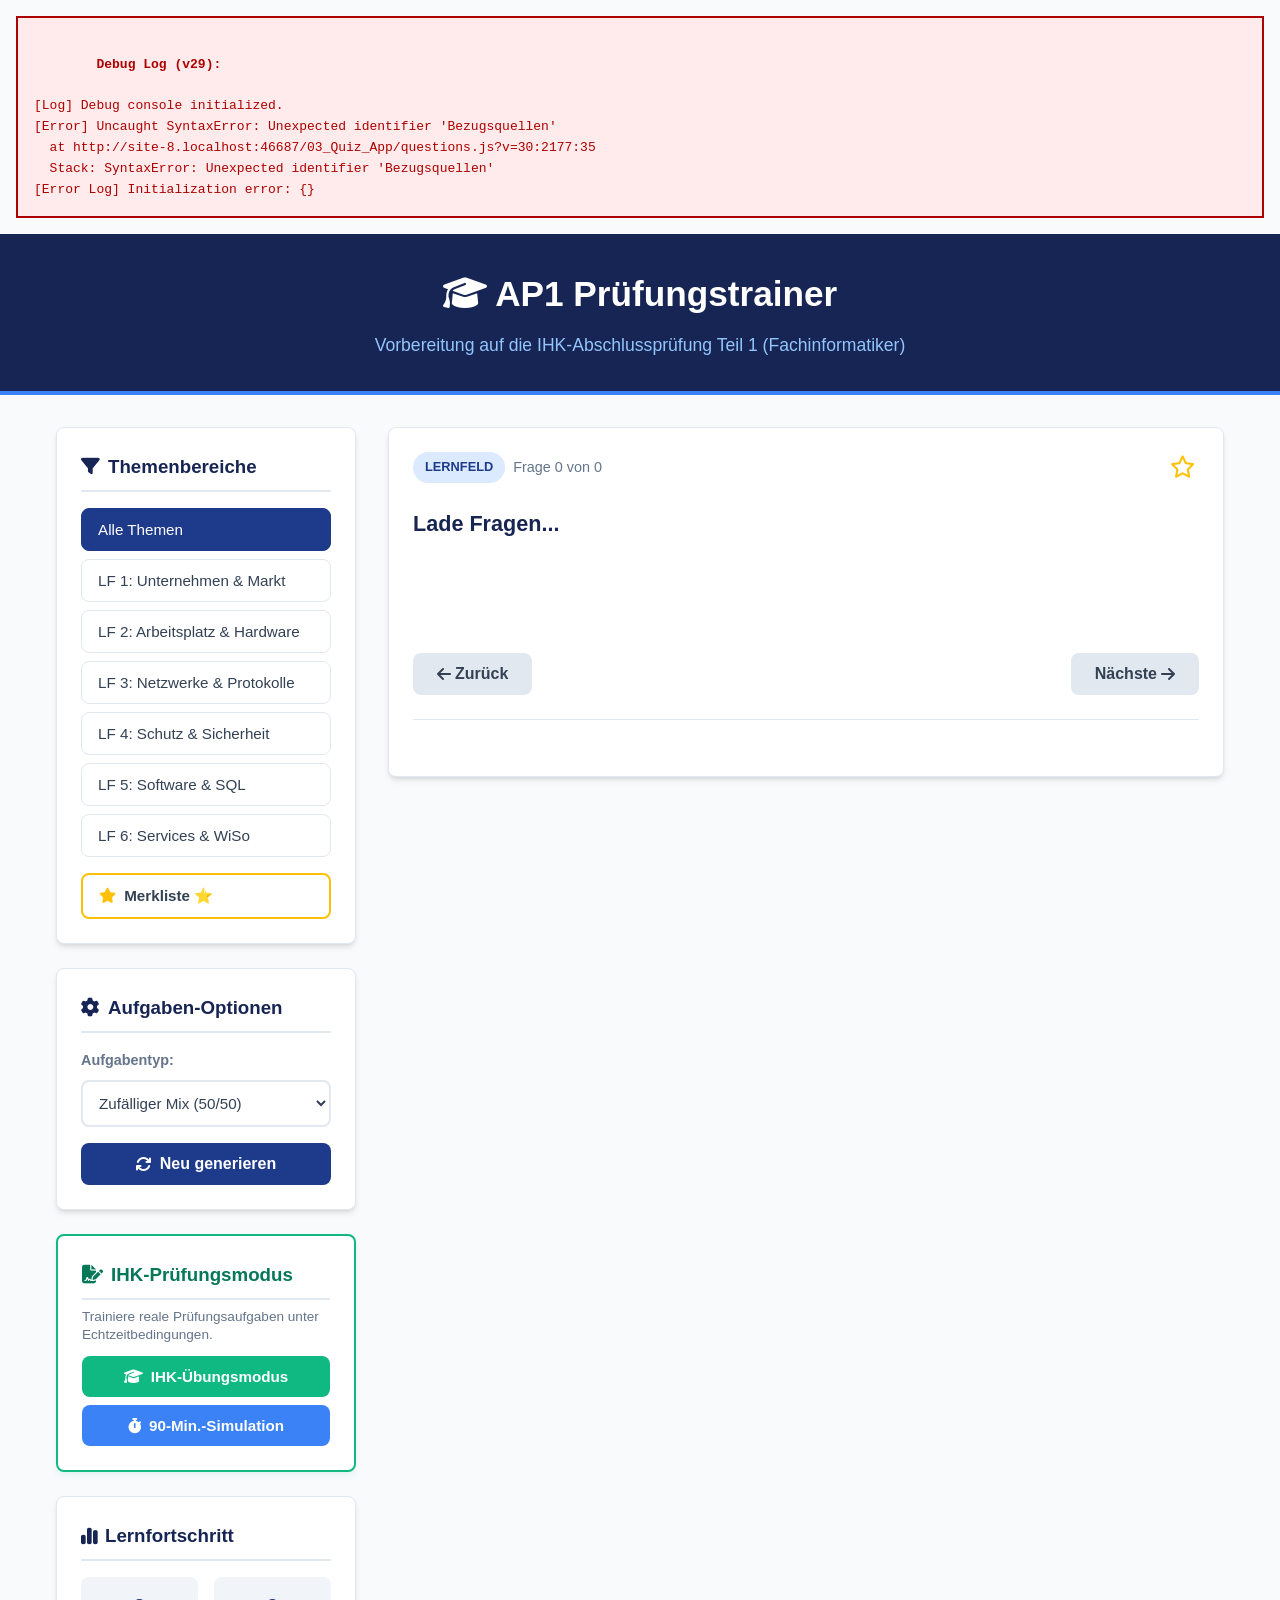
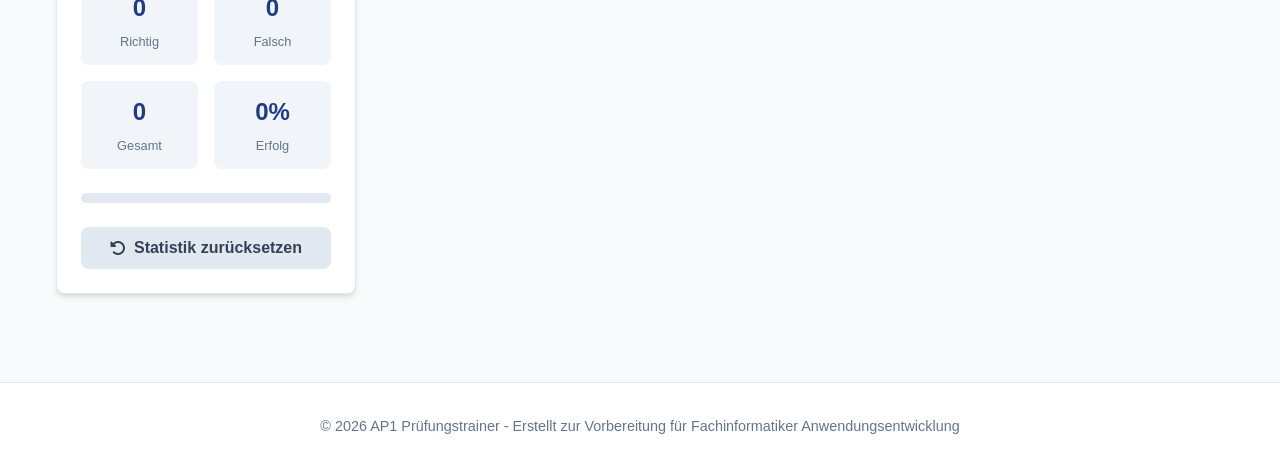
==== 03_Quiz_App/index.html @ a6ebcca6 "Bump cache buster to v30 to load fixed files" ====
<!DOCTYPE html>
<html lang="de">
<head>
    <meta charset="UTF-8">
    <meta name="viewport" content="width=device-width, initial-scale=1.0">
    <title>AP1 Prüfungstrainer - Fachinformatiker</title>
    <link rel="stylesheet" href="style.css?v=30">
    <!-- FontAwesome for icons -->
    <link rel="stylesheet" href="https://cdnjs.cloudflare.com/ajax/libs/font-awesome/6.4.0/css/all.min.css">
</head>
<body>
    <div id="debug-log" style="background: #ffebeb; color: #ad0000; padding: 1rem; border: 2px solid #ad0000; margin: 1rem; font-family: monospace; white-space: pre-wrap; z-index: 10000; position: relative;">
        <strong>Debug Log (v29):</strong>
    </div>
    <script>
        (function() {
            const debugLog = document.getElementById("debug-log");
            window.onerror = function(message, source, lineno, colno, error) {
                debugLog.innerHTML += "\n[Error] " + message + "\n  at " + source + ":" + lineno + ":" + colno;
                if (error && error.stack) {
                    debugLog.innerHTML += "\n  Stack: " + error.stack;
                }
                return false;
            };
            const originalLog = console.log;
            console.log = function(...args) {
                originalLog.apply(console, args);
                debugLog.innerHTML += "\n[Log] " + args.map(a => typeof a === 'object' ? JSON.stringify(a) : a).join(" ");
            };
            const originalError = console.error;
            console.error = function(...args) {
                originalError.apply(console, args);
                debugLog.innerHTML += "\n[Error Log] " + args.map(a => typeof a === 'object' ? JSON.stringify(a) : a).join(" ");
            };
            console.log("Debug console initialized.");
        })();
    </script>
    <header>
        <div class="header-container">
            <h1><i class="fa-solid fa-graduation-cap"></i> AP1 Prüfungstrainer</h1>
            <p>Vorbereitung auf die IHK-Abschlussprüfung Teil 1 (Fachinformatiker)</p>
        </div>
    </header>

    <main class="container">
        <!-- Sidebar / Filter -->
        <section class="sidebar">
            <div class="card">
                <h3><i class="fa-solid fa-filter"></i> Themenbereiche</h3>
                <div class="theme-filters" id="theme-filters">
                    <button class="btn btn-secondary" id="resume-quiz-btn" style="border: 2px solid #3b82f6; color: #2563eb; font-weight: bold; margin-bottom: 0.75rem; display: none; width: 100%; text-align: left; justify-content: flex-start; gap: 0.5rem; font-size: 0.95rem;">
                        <i class="fa-solid fa-arrow-left"></i> Haupt-Quiz fortsetzen
                    </button>
                    <button class="filter-btn active" data-theme="all">Alle Themen</button>
                    <button class="filter-btn" data-theme="lf1">LF 1: Unternehmen & Markt</button>
                    <button class="filter-btn" data-theme="lf2">LF 2: Arbeitsplatz & Hardware</button>
                    <button class="filter-btn" data-theme="lf3">LF 3: Netzwerke & Protokolle</button>
                    <button class="filter-btn" data-theme="lf4">LF 4: Schutz & Sicherheit</button>
                    <button class="filter-btn" data-theme="lf5">LF 5: Software & SQL</button>
                    <button class="filter-btn" data-theme="lf6">LF 6: Services & WiSo</button>
                    <button class="filter-btn" data-theme="favorites" id="favorites-filter-btn" style="border: 2px solid #ffc107; font-weight: bold; margin-top: 0.5rem;">
                        <i class="fa-solid fa-star" style="color: #ffc107; margin-right: 0.25rem;"></i> Merkliste ⭐
                    </button>
                </div>
            </div>

            <div class="card">
                <h3><i class="fa-solid fa-gear"></i> Aufgaben-Optionen</h3>
                <div class="control-group" style="display: flex; flex-direction: column; gap: 0.5rem; margin-top: 0.5rem;">
                    <label for="question-type-select" style="font-size: 0.9rem; color: var(--text-light); font-weight: 600;">Aufgabentyp:</label>
                    <select id="question-type-select" class="select-input" style="width: 100%; padding: 0.75rem; border: 2px solid var(--border-color); border-radius: var(--radius); font-size: 0.95rem; color: var(--text-color); background-color: white; outline: none; transition: var(--transition); cursor: pointer;">
                        <option value="mix">Zufälliger Mix (50/50)</option>
                        <option value="open">Nur offene Aufgaben (BaWü)</option>
                        <option value="standard">Nur MC & Zahleneingabe</option>
                    </select>
                </div>
                <button class="btn btn-primary btn-full" id="regenerate-btn" style="margin-top: 1rem;">
                    <i class="fa-solid fa-arrows-rotate"></i> Neu generieren
                </button>
            </div>

            <!-- IHK-Prüfungsmodus Card -->
            <div class="card exam-card" style="border: 2px solid #10b981; box-shadow: 0 4px 6px -1px rgba(16, 185, 129, 0.1);">
                <h3 style="color: #047857; margin-bottom: 0.5rem;"><i class="fa-solid fa-file-signature"></i> IHK-Prüfungsmodus</h3>
                <p style="font-size: 0.85rem; color: var(--text-light); margin-bottom: 0.75rem; line-height: 1.35;">Trainiere reale Prüfungsaufgaben unter Echtzeitbedingungen.</p>
                <div style="display: flex; flex-direction: column; gap: 0.5rem;">
                    <button class="btn btn-full" id="exam-mode-btn" style="background-color: #10b981; color: white; justify-content: center; font-weight: bold; border: none; font-size: 0.95rem; display: flex; align-items: center; gap: 0.5rem; width: 100%;">
                        <i class="fa-solid fa-graduation-cap"></i> IHK-Übungsmodus
                    </button>
                    <button class="btn btn-full" id="simulation-mode-btn" style="background-color: #3b82f6; color: white; justify-content: center; font-weight: bold; border: none; font-size: 0.95rem; display: flex; align-items: center; gap: 0.5rem; width: 100%;">
                        <i class="fa-solid fa-stopwatch"></i> 90-Min.-Simulation
                    </button>
                </div>
            </div>

            <div class="card stats-card">
                <h3><i class="fa-solid fa-chart-simple"></i> Lernfortschritt</h3>
                <div class="stats-grid">
                    <div class="stat-item">
                        <span class="stat-num" id="stat-correct">0</span>
                        <span class="stat-label">Richtig</span>
                    </div>
                    <div class="stat-item">
                        <span class="stat-num" id="stat-wrong">0</span>
                        <span class="stat-label">Falsch</span>
                    </div>
                    <div class="stat-item">
                        <span class="stat-num" id="stat-total">0</span>
                        <span class="stat-label">Gesamt</span>
                    </div>
                    <div class="stat-item">
                        <span class="stat-num" id="stat-percent">0%</span>
                        <span class="stat-label">Erfolg</span>
                    </div>
                </div>
                <div class="progress-bar-container">
                    <div class="progress-bar" id="progress-bar" style="width: 0%"></div>
                </div>
                <button class="btn btn-secondary btn-full" id="reset-stats-btn">
                    <i class="fa-solid fa-rotate-left"></i> Statistik zurücksetzen
                </button>
            </div>
        </section>

        <!-- Main Content Area -->
        <section class="quiz-area">
            <div class="card quiz-card" id="quiz-card">
                <div class="quiz-header" style="display: flex; align-items: center; justify-content: space-between; width: 100%;">
                    <div style="display: flex; align-items: center; gap: 0.5rem;">
                        <span class="badge" id="question-theme">Lernfeld</span>
                        <span class="question-number" id="question-number">Frage 0 von 0</span>
                    </div>
                    <button class="star-btn" id="star-btn" title="Frage merken / demarkieren" style="background: none; border: none; font-size: 1.4rem; color: #ffc107; cursor: pointer; transition: transform 0.2s; display: flex; align-items: center; justify-content: center; padding: 0.25rem;">
                        <i class="fa-regular fa-star"></i>
                    </button>
                </div>

                <div class="question-container">
                    <h2 id="question-text">Lade Fragen...</h2>
                    
                    <!-- For Code analysis, SQL or Pseudocode -->
                    <div id="code-block-container" class="code-block-container" style="display: none;">
                        <pre><code id="question-code"></code></pre>
                    </div>
                </div>

                <!-- Input options container -->
                <div class="answers-container" id="answers-container">
                    <!-- JavaScript will insert buttons or input fields here -->
                </div>

                <!-- Action buttons -->
                <div class="quiz-actions" style="display: flex; gap: 0.5rem; justify-content: space-between; align-items: center; width: 100%; margin-top: 1.5rem;">
                    <button class="btn btn-secondary" id="prev-btn" style="display: inline-flex; align-items: center; gap: 0.25rem;">
                        <i class="fa-solid fa-arrow-left"></i> Zurück
                    </button>
                    <div>
                        <button class="btn btn-primary" id="submit-btn" style="display: none;">
                            <i class="fa-solid fa-circle-check"></i> Antwort prüfen
                        </button>
                    </div>
                    <button class="btn btn-secondary" id="next-btn" style="display: inline-flex; align-items: center; gap: 0.25rem;">
                        Nächste <i class="fa-solid fa-arrow-right"></i>
                    </button>
                </div>

                <!-- Navigation grid container -->
                <div class="question-grid" id="question-grid" style="display: flex; flex-wrap: wrap; gap: 0.5rem; justify-content: center; margin-top: 1.5rem; padding: 1rem; border-top: 1px solid var(--border-color);">
                    <!-- Numbers will be generated here -->
                </div>
            </div>

            <!-- Explanation & feedback card -->
            <div class="card feedback-card" id="feedback-card" style="display: none;">
                <h3 id="feedback-title">Richtig!</h3>
                <div id="feedback-text"></div>
                <div class="explanation-section" id="explanation-section">
                    <h4>Erklärung:</h4>
                    <p id="explanation-text"></p>
                </div>
            </div>
        </section>

        <!-- Exam Mode Content Area (hidden by default) -->
        <section class="exam-area" id="exam-area" style="display: none; flex-direction: column; gap: 1rem; width: 100%; max-width: 800px; margin-bottom: 2rem;">
            <!-- Exam info card -->
            <div class="card" style="display: flex; justify-content: space-between; align-items: center; border-left: 5px solid #10b981; padding: 1rem;">
                <div>
                    <h2 id="exam-mode-title" style="margin: 0; color: #0f766e; font-size: 1.4rem;">IHK-Übungsmodus</h2>
                    <p style="margin: 0.25rem 0 0 0; color: var(--text-light); font-size: 0.9rem;">Bearbeite die Aufgaben. Antworten werden gespeichert und am Ende ausgewertet.</p>
                </div>
                <div id="exam-timer-container" style="display: none; align-items: center; gap: 0.5rem; background-color: #fee2e2; padding: 0.5rem 1rem; border-radius: 9999px; border: 1px solid #fca5a5; color: #991b1b; font-weight: bold; font-size: 1.1rem;">
                    <i class="fa-solid fa-clock-rotate-left fa-spin"></i> <span id="exam-timer">90:00</span>
                </div>
            </div>

            <!-- Exam Question Card -->
            <div class="card quiz-card" id="exam-question-card">
                <div class="quiz-header" style="display: flex; align-items: center; justify-content: space-between; width: 100%;">
                    <span class="badge" id="exam-question-theme" style="background-color: #0f766e;">Lernfeld</span>
                    <span class="question-number" id="exam-question-number">Aufgabe 1 von 25</span>
                </div>

                <div class="question-container" style="margin-top: 1rem;">
                    <h2 id="exam-question-text">Lade Prüfungsaufgabe...</h2>
                    <div id="exam-code-block-container" class="code-block-container" style="display: none; margin-top: 0.75rem;">
                        <pre><code id="exam-question-code"></code></pre>
                    </div>
                </div>

                <div class="answers-container" id="exam-answers-container" style="margin-top: 1.25rem;">
                    <!-- Input options or Textareas will be dynamically rendered here -->
                </div>

                <div class="quiz-actions" style="display: flex; gap: 0.5rem; justify-content: space-between; align-items: center; width: 100%; margin-top: 1.5rem; padding-top: 1rem; border-top: 1px solid var(--border-color);">
                    <button class="btn btn-secondary" id="exam-prev-btn" style="display: inline-flex; align-items: center; gap: 0.25rem;">
                        <i class="fa-solid fa-arrow-left"></i> Vorherige
                    </button>
                    <button class="btn" id="exam-skip-btn" style="background-color: #a0aec0; color: white; display: inline-flex; align-items: center; gap: 0.25rem; border: none;">
                        Überspringen <i class="fa-solid fa-angles-right"></i>
                    </button>
                    <button class="btn btn-primary" id="exam-next-btn" style="display: inline-flex; align-items: center; gap: 0.25rem;">
                        Speichern & Weiter <i class="fa-solid fa-arrow-right"></i>
                    </button>
                </div>
            </div>

            <!-- Exam Navigation Dashboard -->
            <div class="card" style="padding: 1.25rem;">
                <h4 style="margin: 0 0 0.75rem 0; font-size: 0.95rem; color: var(--text-light); text-transform: uppercase; letter-spacing: 0.05em;"><i class="fa-solid fa-grip"></i> Aufgabenübersicht</h4>
                <div class="question-grid" id="exam-question-grid" style="display: flex; flex-wrap: wrap; gap: 0.5rem; justify-content: flex-start; border-top: none; padding-top: 0;">
                    <!-- Numbers 1 to 25 -->
                </div>
                
                <div style="display: flex; gap: 1rem; margin-top: 1.5rem; flex-wrap: wrap; justify-content: space-between; align-items: center; border-top: 1px solid var(--border-color); padding-top: 1rem;">
                    <button class="btn btn-secondary" id="exam-exit-btn" style="border: 2px solid #e53e3e; color: #e53e3e; font-weight: bold; background: none;">
                        <i class="fa-solid fa-right-from-bracket"></i> Abbrechen & zurück
                    </button>
                    <button class="btn" id="exam-submit-btn" style="background-color: #10b981; color: white; font-weight: bold; font-size: 1.05rem; border: none; display: flex; align-items: center; gap: 0.5rem;">
                        <i class="fa-solid fa-paper-plane"></i> Prüfung abgeben & auswerten
                    </button>
                </div>
            </div>
        </section>

        <!-- Exam Results Area (hidden by default) -->
        <section class="results-area" id="exam-results-area" style="display: none; flex-direction: column; gap: 1rem; width: 100%; max-width: 800px; margin-bottom: 2rem;">
            <div class="card" style="text-align: center; padding: 2rem; border-top: 8px solid #3b82f6;">
                <div id="results-badge" style="display: inline-block; padding: 0.5rem 1.5rem; border-radius: 9999px; font-weight: bold; font-size: 1.2rem; margin-bottom: 1rem; color: white;">
                    BESTANDEN
                </div>
                <h2 id="results-score-title" style="margin: 0; font-size: 2rem; color: var(--text-color);">Du hast 0% erreicht</h2>
                <p id="results-points-label" style="margin: 0.5rem 0 1rem 0; font-size: 1.1rem; color: var(--text-light);">0 von 0 Punkten (Mindestens 51% zum Bestehen)</p>
                <div style="max-width: 400px; margin: 0 auto 1.5rem auto; background-color: #edf2f7; border-radius: 9999px; height: 1.5rem; overflow: hidden; border: 1px solid var(--border-color);">
                    <div id="results-progress" style="background-color: #3b82f6; height: 100%; transition: width 0.5s ease-out; width: 0%;"></div>
                </div>
                <p id="results-time-spent" style="color: var(--text-light); font-size: 0.95rem; font-style: italic; margin-bottom: 1rem;"></p>
                <button class="btn btn-primary" id="results-back-btn" style="margin-top: 1rem; font-weight: bold; display: inline-flex; align-items: center; gap: 0.5rem;">
                    <i class="fa-solid fa-house"></i> Zurück zur Hauptseite
                </button>
            </div>

            <div class="card" style="padding: 1.5rem;">
                <h3 style="margin: 0 0 1rem 0;"><i class="fa-solid fa-list-check"></i> Detaillierte Auswertung</h3>
                <p style="font-size: 0.9rem; color: var(--text-light); margin-bottom: 1.5rem; border-left: 3px solid #ffc107; padding-left: 0.5rem; line-height: 1.4;">
                    <strong>Selbstbewertung erforderlich:</strong> Offene Aufgaben können nicht automatisch bewertet werden. Bitte vergleiche deine Antwort mit der Musterlösung und klicke auf "Richtig" oder "Falsch", um deine Endnote zu berechnen.
                </p>
                <div id="results-list" style="display: flex; flex-direction: column; gap: 1.5rem;">
                    <!-- Question reviews with answer vs correct and self grading buttons -->
                </div>
            </div>
        </section>
    </main>

    <footer>
        <p>&copy; 2026 AP1 Prüfungstrainer - Erstellt zur Vorbereitung für Fachinformatiker Anwendungsentwicklung</p>
    </footer>

    <!-- Load the questions first, then the application logic -->
    <script src="questions.js?v=30"></script>
    <script src="generator.js?v=30"></script>
    <script src="app.js?v=30"></script>
</body>
</html>
---- 03_Quiz_App/style.css ----
:root {
    --primary-color: #1e3a8a;
    --primary-light: #3b82f6;
    --primary-dark: #172554;
    --success-color: #10b981;
    --success-bg: #ecfdf5;
    --error-color: #ef4444;
    --error-bg: #fef2f2;
    --bg-color: #f8fafc;
    --card-bg: #ffffff;
    --text-color: #334155;
    --text-light: #64748b;
    --border-color: #e2e8f0;
    --radius: 8px;
    --transition: all 0.3s ease;
}

* {
    box-sizing: border-box;
    margin: 0;
    padding: 0;
}

body {
    font-family: -apple-system, BlinkMacSystemFont, "Segoe UI", Roboto, "Helvetica Neue", Arial, sans-serif;
    background-color: var(--bg-color);
    color: var(--text-color);
    line-height: 1.6;
}

header {
    background-color: var(--primary-dark);
    color: white;
    padding: 2rem 1rem;
    text-align: center;
    border-bottom: 4px solid var(--primary-light);
}

.header-container h1 {
    font-size: 2.2rem;
    margin-bottom: 0.5rem;
}

.header-container p {
    color: #93c5fd;
    font-size: 1.1rem;
}

.container {
    max-width: 1200px;
    margin: 2rem auto;
    padding: 0 1rem;
    display: grid;
    grid-template-columns: 300px 1fr;
    gap: 2rem;
}

@media (max-width: 900px) {
    .container {
        grid-template-columns: 1fr;
    }
}

.card {
    background: var(--card-bg);
    border-radius: var(--radius);
    padding: 1.5rem;
    box-shadow: 0 4px 6px -1px rgb(0 0 0 / 0.1), 0 2px 4px -2px rgb(0 0 0 / 0.1);
    margin-bottom: 1.5rem;
    border: 1px solid var(--border-color);
}

.card h3 {
    margin-bottom: 1rem;
    padding-bottom: 0.5rem;
    border-bottom: 2px solid var(--border-color);
    color: var(--primary-dark);
    display: flex;
    align-items: center;
    gap: 0.5rem;
}

/* Theme Filters */
.theme-filters {
    display: flex;
    flex-direction: column;
    gap: 0.5rem;
}

.filter-btn {
    text-align: left;
    background: none;
    border: 1px solid var(--border-color);
    padding: 0.75rem 1rem;
    border-radius: var(--radius);
    cursor: pointer;
    font-size: 0.95rem;
    font-weight: 500;
    transition: var(--transition);
    color: var(--text-color);
}

.filter-btn:hover {
    background-color: #f1f5f9;
    border-color: var(--primary-light);
}

.filter-btn.active {
    background-color: var(--primary-color);
    color: white;
    border-color: var(--primary-color);
}

/* Stats */
.stats-grid {
    display: grid;
    grid-template-columns: repeat(2, 1fr);
    gap: 1rem;
    margin-bottom: 1.5rem;
}

.stat-item {
    background-color: #f1f5f9;
    padding: 0.75rem;
    border-radius: var(--radius);
    text-align: center;
}

.stat-num {
    display: block;
    font-size: 1.5rem;
    font-weight: bold;
    color: var(--primary-color);
}

.stat-label {
    font-size: 0.8rem;
    color: var(--text-light);
}

.progress-bar-container {
    background-color: var(--border-color);
    height: 10px;
    border-radius: 5px;
    overflow: hidden;
    margin-bottom: 1.5rem;
}

.progress-bar {
    background-color: var(--success-color);
    height: 100%;
    transition: width 0.5s ease-out;
}

/* Quiz Area */
.quiz-card {
    min-height: 350px;
    display: flex;
    flex-direction: column;
}

.quiz-header {
    display: flex;
    justify-content: space-between;
    align-items: center;
    margin-bottom: 1.5rem;
}

.badge {
    background-color: #dbeafe;
    color: var(--primary-color);
    padding: 0.35rem 0.75rem;
    border-radius: 50px;
    font-size: 0.8rem;
    font-weight: bold;
    text-transform: uppercase;
}

.question-number {
    font-size: 0.9rem;
    color: var(--text-light);
    font-weight: 500;
}

.question-container {
    margin-bottom: 2rem;
}

.question-container h2 {
    font-size: 1.35rem;
    font-weight: 600;
    color: var(--primary-dark);
    margin-bottom: 1rem;
}

/* Code block styles */
.code-block-container {
    background-color: #0f172a;
    color: #f8fafc;
    padding: 1.25rem;
    border-radius: var(--radius);
    font-family: "Fira Code", Consolas, Monaco, monospace;
    font-size: 0.9rem;
    overflow-x: auto;
    margin-top: 1rem;
    border-left: 4px solid var(--primary-light);
}

/* Answers styles */
.answers-container {
    display: flex;
    flex-direction: column;
    gap: 0.75rem;
    margin-bottom: 2rem;
    flex-grow: 1;
}

.answer-option {
    background-color: white;
    border: 2px solid var(--border-color);
    padding: 1rem;
    border-radius: var(--radius);
    cursor: pointer;
    text-align: left;
    font-size: 1rem;
    transition: var(--transition);
    display: flex;
    align-items: center;
    gap: 0.75rem;
}

.answer-option:hover:not(.disabled) {
    border-color: var(--primary-light);
    background-color: #f0fdf4;
}

.answer-option.selected {
    border-color: var(--primary-color);
    background-color: #eff6ff;
}

.answer-option.correct {
    border-color: var(--success-color);
    background-color: var(--success-bg);
    color: #065f46;
}

.answer-option.wrong {
    border-color: var(--error-color);
    background-color: var(--error-bg);
    color: #991b1b;
}

.answer-option.disabled {
    cursor: not-allowed;
    opacity: 0.8;
}

/* Text & Gap inputs */
.text-answer-container {
    display: flex;
    flex-direction: column;
    gap: 1rem;
}

.text-input {
    width: 100%;
    padding: 1rem;
    border: 2px solid var(--border-color);
    border-radius: var(--radius);
    font-size: 1rem;
    outline: none;
    transition: var(--transition);
}

.text-input:focus {
    border-color: var(--primary-color);
}

.text-input.correct {
    border-color: var(--success-color);
    background-color: var(--success-bg);
}

.text-input.wrong {
    border-color: var(--error-color);
    background-color: var(--error-bg);
}

/* Buttons */
.btn {
    padding: 0.75rem 1.5rem;
    border: none;
    border-radius: var(--radius);
    font-size: 1rem;
    font-weight: 600;
    cursor: pointer;
    transition: var(--transition);
    display: inline-flex;
    align-items: center;
    justify-content: center;
    gap: 0.5rem;
}

.btn-full {
    width: 100%;
}

.btn-primary {
    background-color: var(--primary-color);
    color: white;
}

.btn-primary:hover {
    background-color: var(--primary-dark);
}

.btn-secondary {
    background-color: #e2e8f0;
    color: var(--text-color);
}

.btn-secondary:hover {
    background-color: #cbd5e1;
}

/* Feedback Card */
.feedback-card {
    transition: var(--transition);
    border-left: 5px solid var(--primary-color);
}

.feedback-card.correct {
    border-left-color: var(--success-color);
    background-color: var(--success-bg);
}

.feedback-card.wrong {
    border-left-color: var(--error-color);
    background-color: var(--error-bg);
}

#feedback-title {
    margin-bottom: 0.5rem;
    font-size: 1.25rem;
}

#feedback-text {
    font-size: 1rem;
    margin-bottom: 1rem;
}

.explanation-section {
    border-top: 1px solid var(--border-color);
    padding-top: 0.75rem;
    margin-top: 0.75rem;
}

.explanation-section h4 {
    margin-bottom: 0.25rem;
    color: var(--primary-dark);
}

footer {
    text-align: center;
    padding: 2rem;
    color: var(--text-light);
    font-size: 0.9rem;
    border-top: 1px solid var(--border-color);
    background-color: white;
    margin-top: 4rem;
}

/* Open Text & Self-grading styling */
.open-textarea {
    resize: vertical;
    min-height: 120px;
    font-family: inherit;
    line-height: 1.5;
}

.model-answer-title {
    font-size: 1rem;
    color: var(--text-color);
    margin-bottom: 0.5rem;
}

.model-answer-body {
    background-color: #f8fafc;
    border: 1px solid var(--border-color);
    padding: 1.25rem;
    border-radius: var(--radius);
    margin-bottom: 1.5rem;
    font-size: 1rem;
    line-height: 1.5;
}

.user-typed-preview {
    color: var(--text-light);
    margin-bottom: 0.75rem;
    border-bottom: 1px dashed var(--border-color);
    padding-bottom: 0.75rem;
}

.musterloesung-text {
    color: var(--primary-color);
}

.rating-container {
    display: flex;
    gap: 1rem;
    margin-top: 0.5rem;
}

.btn-correct {
    background-color: var(--success-color);
    color: white;
    flex: 1;
}

.btn-correct:hover {
    background-color: #059669;
}

.btn-wrong {
    background-color: var(--error-color);
    color: white;
    flex: 1;
}

.btn-wrong:hover {
    background-color: #dc2626;
}
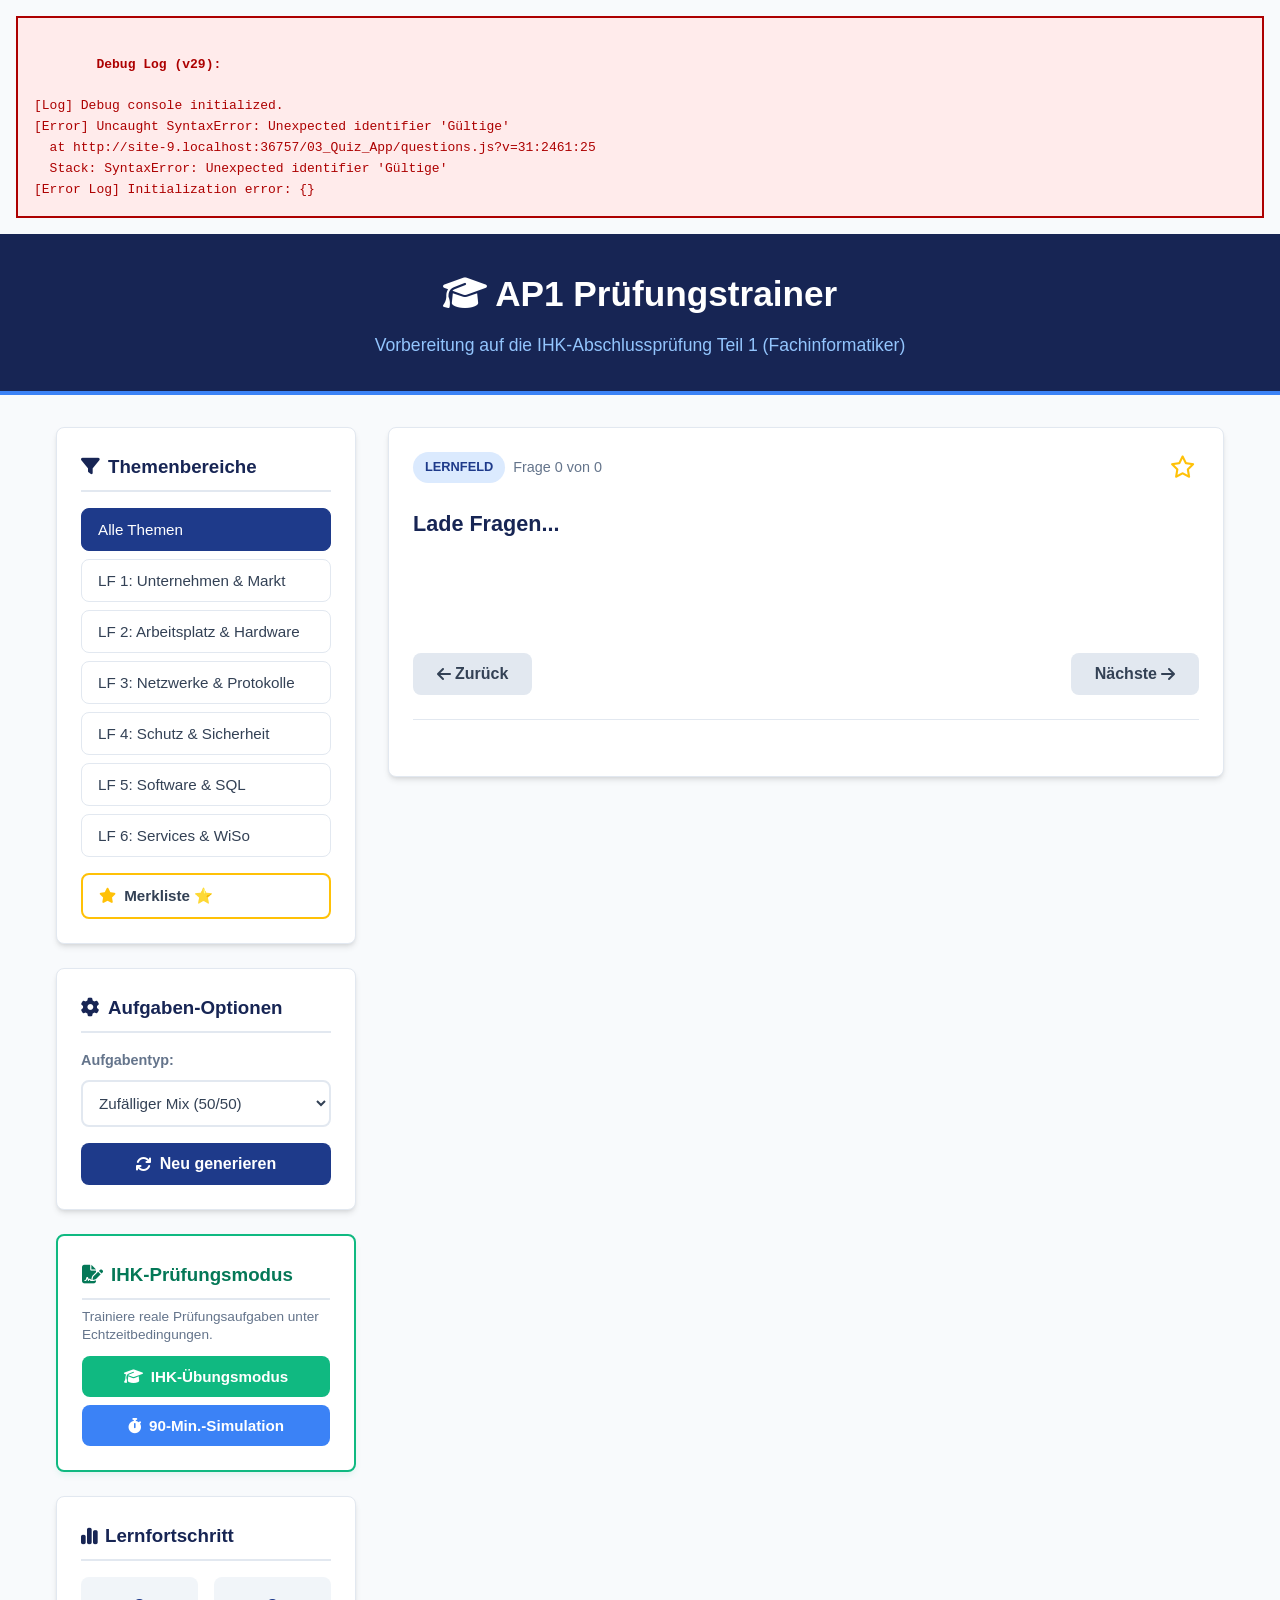
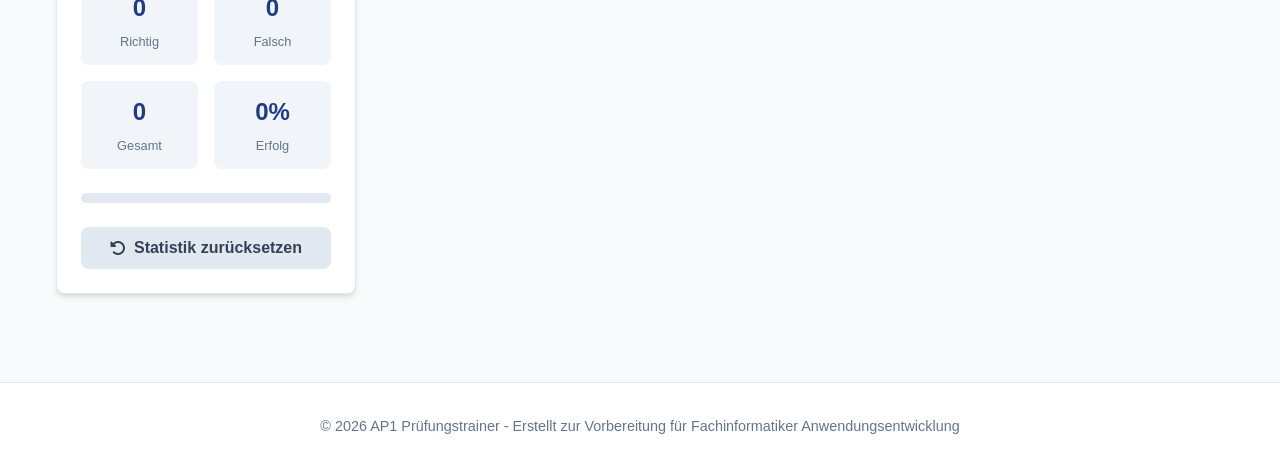
==== commit c0cf6210: "Bump cache buster to v31 to force load with corrected Question 168" ====
--- a/03_Quiz_App/index.html
+++ b/03_Quiz_App/index.html
@@ -4,7 +4,7 @@
     <meta charset="UTF-8">
     <meta name="viewport" content="width=device-width, initial-scale=1.0">
     <title>AP1 Prüfungstrainer - Fachinformatiker</title>
-    <link rel="stylesheet" href="style.css?v=30">
+    <link rel="stylesheet" href="style.css?v=31">
     <!-- FontAwesome for icons -->
     <link rel="stylesheet" href="https://cdnjs.cloudflare.com/ajax/libs/font-awesome/6.4.0/css/all.min.css">
 </head>
@@ -277,8 +277,8 @@
     </footer>
 
     <!-- Load the questions first, then the application logic -->
-    <script src="questions.js?v=30"></script>
-    <script src="generator.js?v=30"></script>
-    <script src="app.js?v=30"></script>
+    <script src="questions.js?v=31"></script>
+    <script src="generator.js?v=31"></script>
+    <script src="app.js?v=31"></script>
 </body>
 </html>
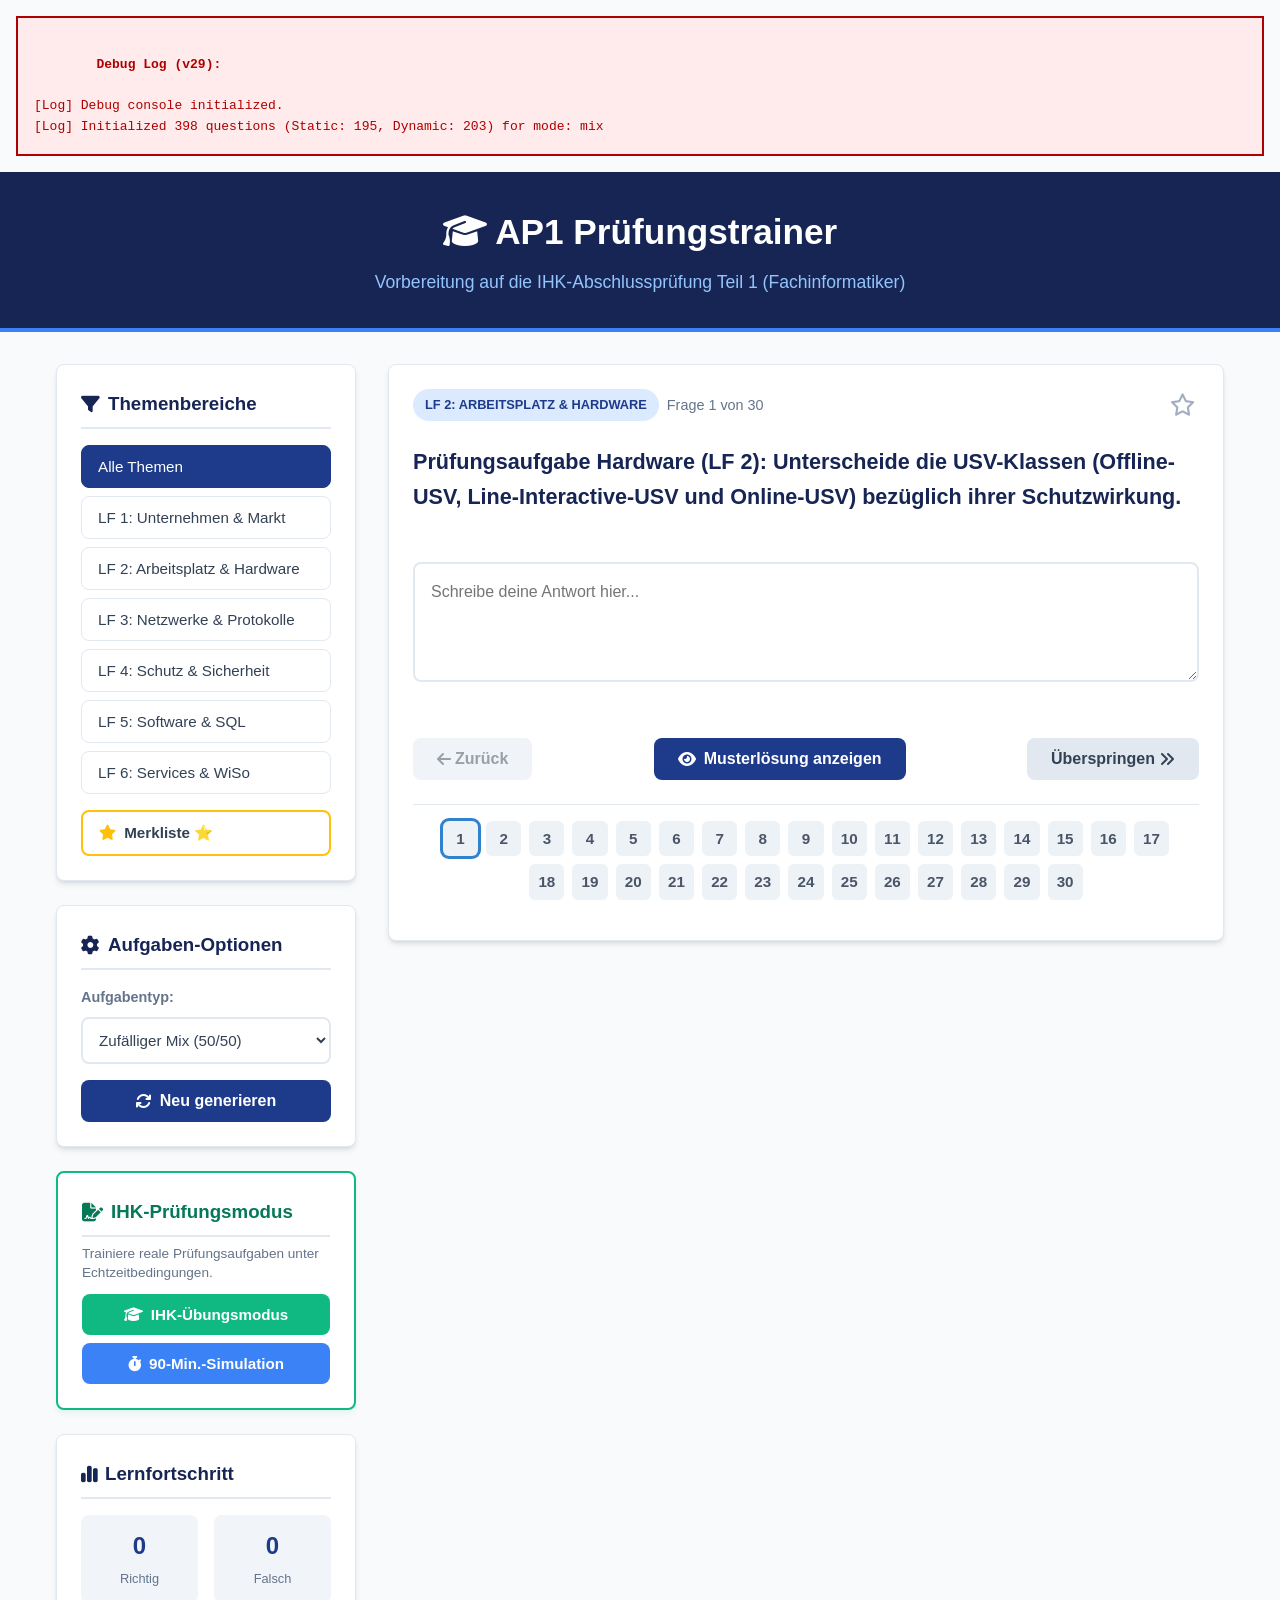
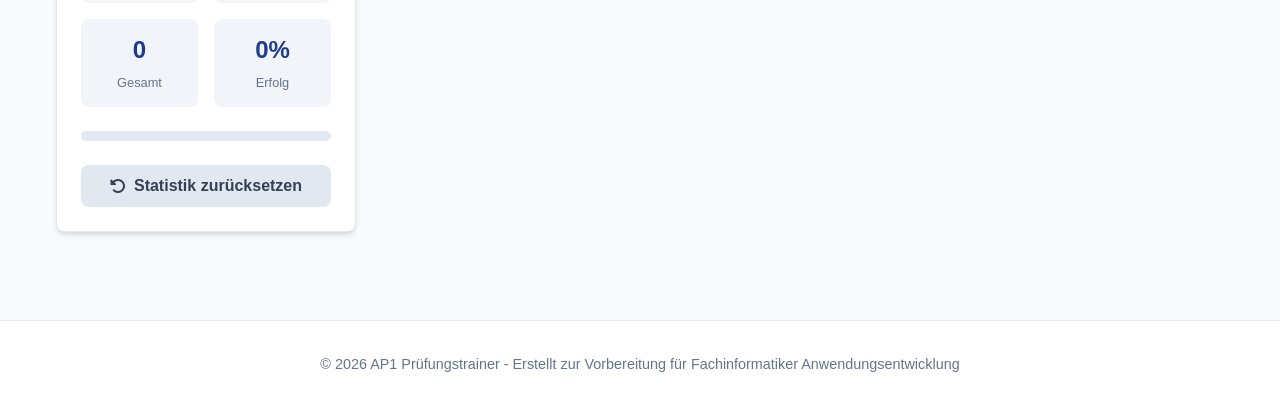
==== commit ecf62195: "Bump cache buster to v32" ====
--- a/03_Quiz_App/index.html
+++ b/03_Quiz_App/index.html
@@ -4,7 +4,7 @@
     <meta charset="UTF-8">
     <meta name="viewport" content="width=device-width, initial-scale=1.0">
     <title>AP1 Prüfungstrainer - Fachinformatiker</title>
-    <link rel="stylesheet" href="style.css?v=31">
+    <link rel="stylesheet" href="style.css?v=32">
     <!-- FontAwesome for icons -->
     <link rel="stylesheet" href="https://cdnjs.cloudflare.com/ajax/libs/font-awesome/6.4.0/css/all.min.css">
 </head>
@@ -277,8 +277,8 @@
     </footer>
 
     <!-- Load the questions first, then the application logic -->
-    <script src="questions.js?v=31"></script>
-    <script src="generator.js?v=31"></script>
-    <script src="app.js?v=31"></script>
+    <script src="questions.js?v=32"></script>
+    <script src="generator.js?v=32"></script>
+    <script src="app.js?v=32"></script>
 </body>
 </html>
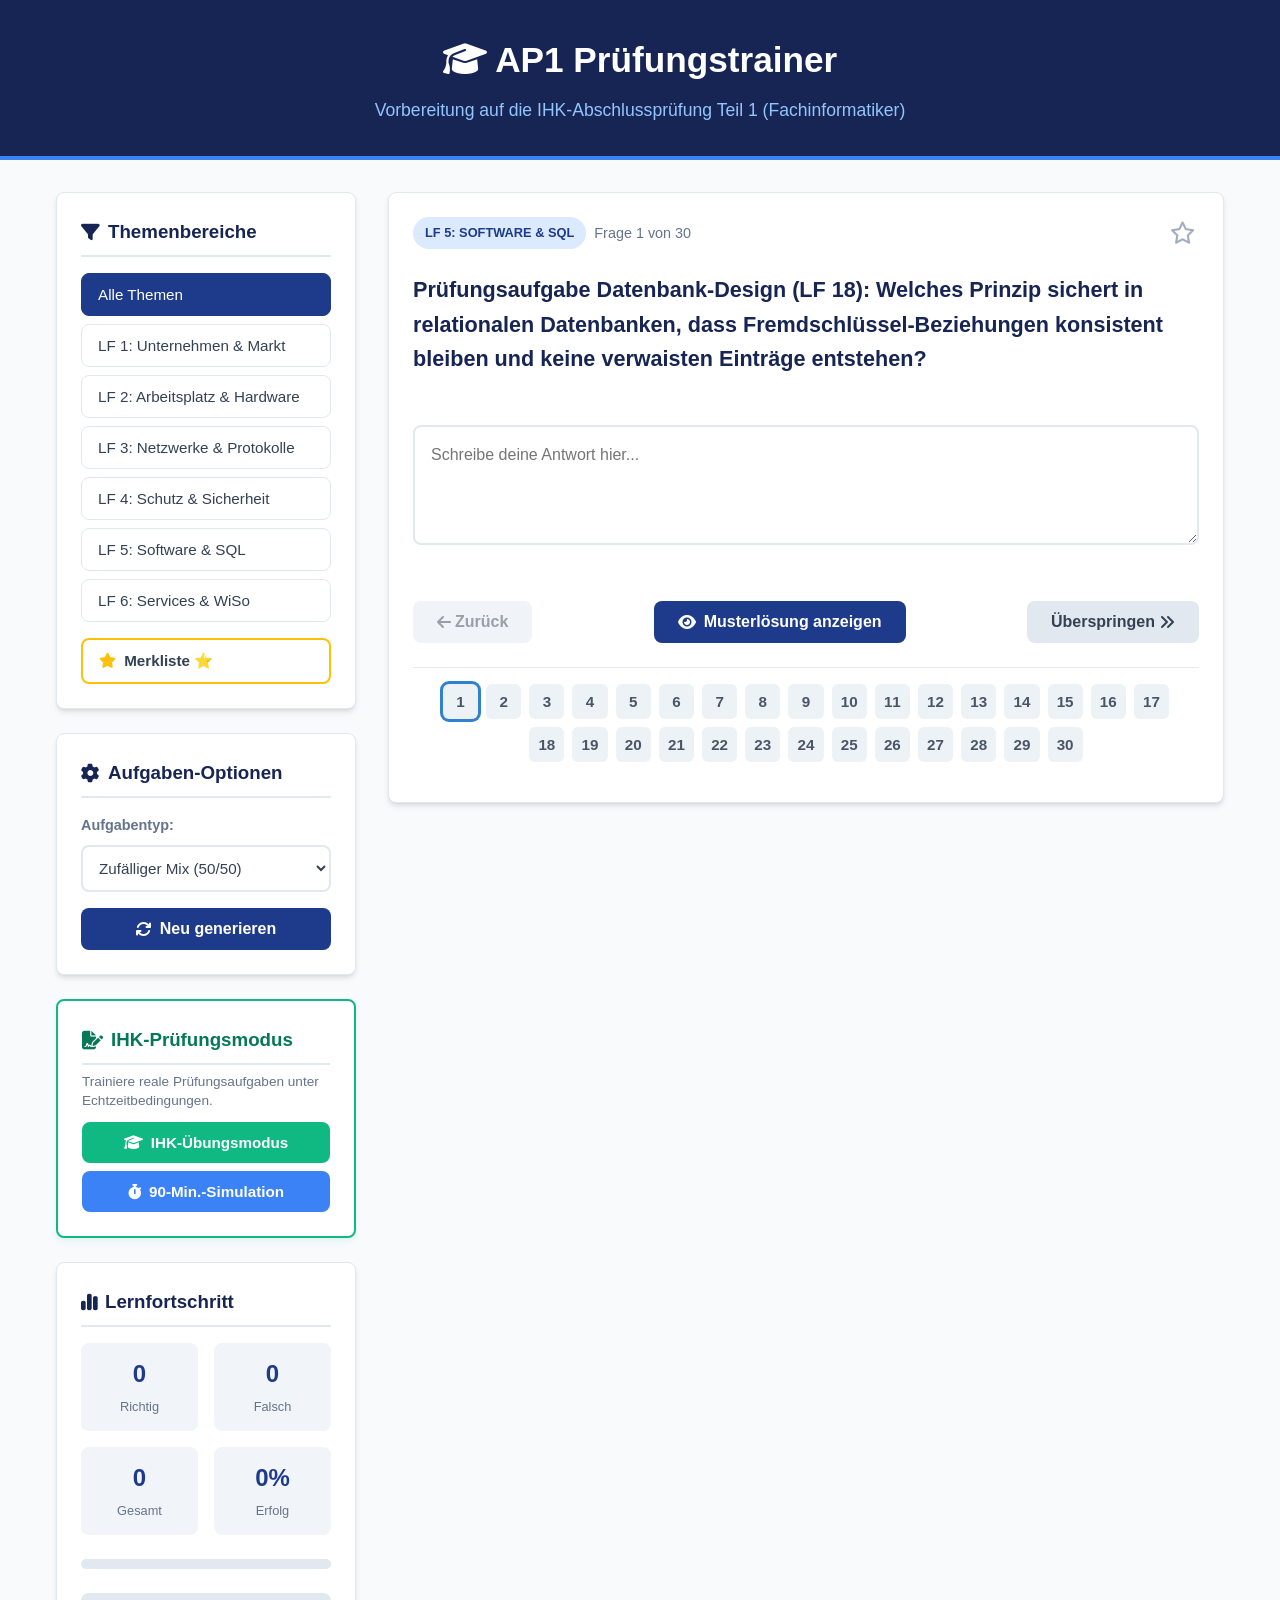
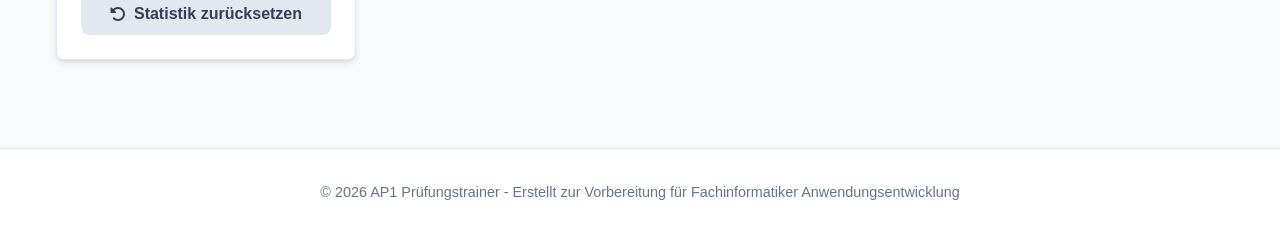
==== commit f3993a01: "Remove debug panel and bump cache buster to v33" ====
--- a/03_Quiz_App/index.html
+++ b/03_Quiz_App/index.html
@@ -4,37 +4,11 @@
     <meta charset="UTF-8">
     <meta name="viewport" content="width=device-width, initial-scale=1.0">
     <title>AP1 Prüfungstrainer - Fachinformatiker</title>
-    <link rel="stylesheet" href="style.css?v=32">
+    <link rel="stylesheet" href="style.css?v=33">
     <!-- FontAwesome for icons -->
     <link rel="stylesheet" href="https://cdnjs.cloudflare.com/ajax/libs/font-awesome/6.4.0/css/all.min.css">
 </head>
 <body>
-    <div id="debug-log" style="background: #ffebeb; color: #ad0000; padding: 1rem; border: 2px solid #ad0000; margin: 1rem; font-family: monospace; white-space: pre-wrap; z-index: 10000; position: relative;">
-        <strong>Debug Log (v29):</strong>
-    </div>
-    <script>
-        (function() {
-            const debugLog = document.getElementById("debug-log");
-            window.onerror = function(message, source, lineno, colno, error) {
-                debugLog.innerHTML += "\n[Error] " + message + "\n  at " + source + ":" + lineno + ":" + colno;
-                if (error && error.stack) {
-                    debugLog.innerHTML += "\n  Stack: " + error.stack;
-                }
-                return false;
-            };
-            const originalLog = console.log;
-            console.log = function(...args) {
-                originalLog.apply(console, args);
-                debugLog.innerHTML += "\n[Log] " + args.map(a => typeof a === 'object' ? JSON.stringify(a) : a).join(" ");
-            };
-            const originalError = console.error;
-            console.error = function(...args) {
-                originalError.apply(console, args);
-                debugLog.innerHTML += "\n[Error Log] " + args.map(a => typeof a === 'object' ? JSON.stringify(a) : a).join(" ");
-            };
-            console.log("Debug console initialized.");
-        })();
-    </script>
     <header>
         <div class="header-container">
             <h1><i class="fa-solid fa-graduation-cap"></i> AP1 Prüfungstrainer</h1>
@@ -277,8 +251,8 @@
     </footer>
 
     <!-- Load the questions first, then the application logic -->
-    <script src="questions.js?v=32"></script>
-    <script src="generator.js?v=32"></script>
-    <script src="app.js?v=32"></script>
+    <script src="questions.js?v=33"></script>
+    <script src="generator.js?v=33"></script>
+    <script src="app.js?v=33"></script>
 </body>
 </html>
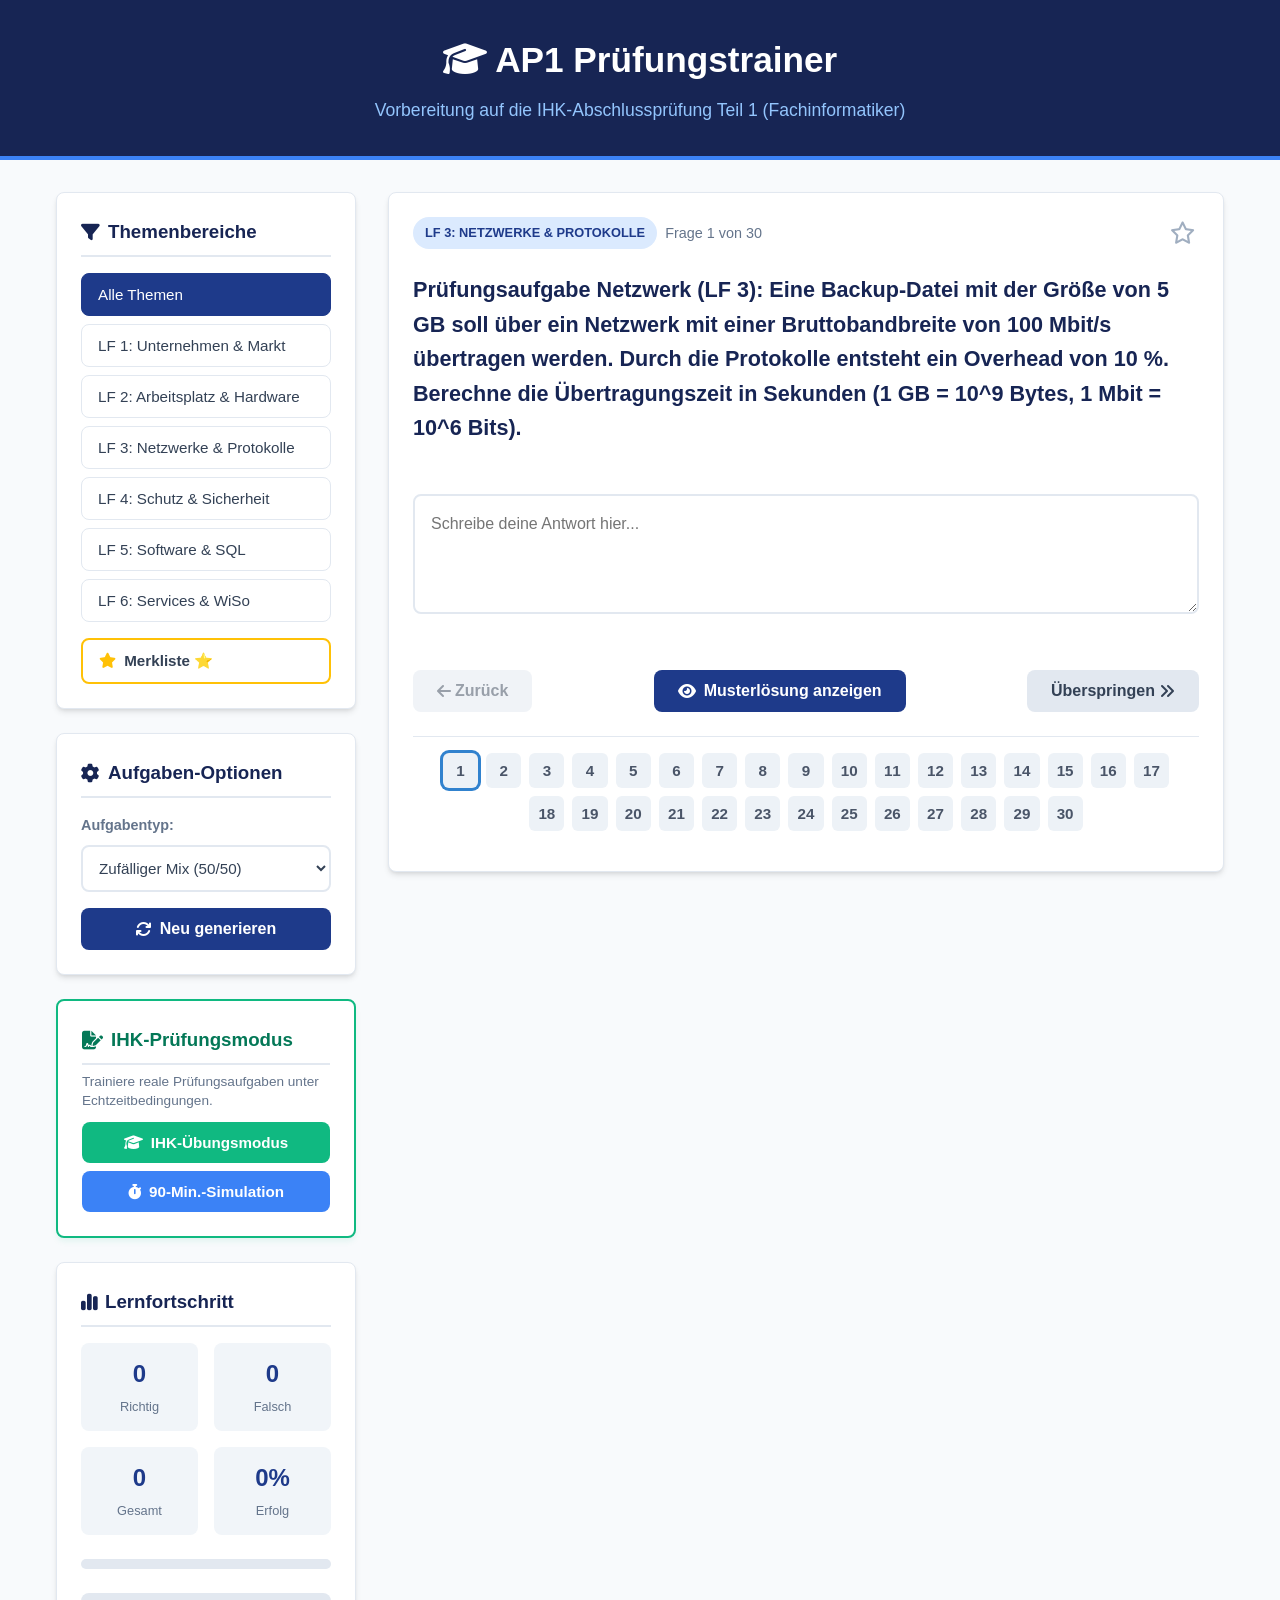
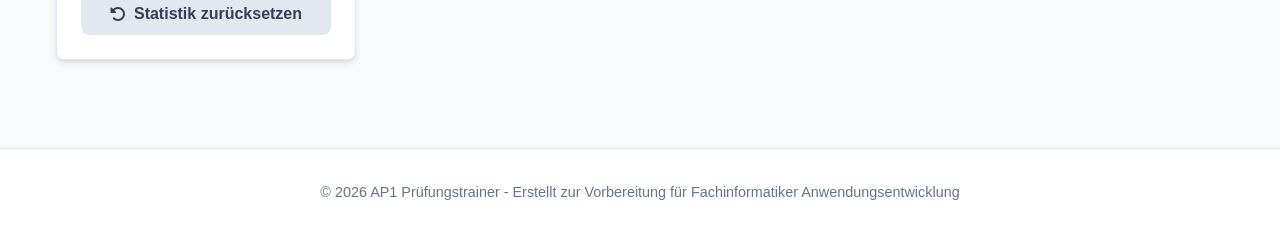
==== commit a3589c00: "Bump cache buster to v34" ====
--- a/03_Quiz_App/index.html
+++ b/03_Quiz_App/index.html
@@ -4,7 +4,7 @@
     <meta charset="UTF-8">
     <meta name="viewport" content="width=device-width, initial-scale=1.0">
     <title>AP1 Prüfungstrainer - Fachinformatiker</title>
-    <link rel="stylesheet" href="style.css?v=33">
+    <link rel="stylesheet" href="style.css?v=34">
     <!-- FontAwesome for icons -->
     <link rel="stylesheet" href="https://cdnjs.cloudflare.com/ajax/libs/font-awesome/6.4.0/css/all.min.css">
 </head>
@@ -251,8 +251,8 @@
     </footer>
 
     <!-- Load the questions first, then the application logic -->
-    <script src="questions.js?v=33"></script>
-    <script src="generator.js?v=33"></script>
-    <script src="app.js?v=33"></script>
+    <script src="questions.js?v=34"></script>
+    <script src="generator.js?v=34"></script>
+    <script src="app.js?v=34"></script>
 </body>
 </html>
--- a/03_Quiz_App/style.css
+++ b/03_Quiz_App/style.css
@@ -432,3 +432,9 @@
     background-color: #dc2626;
 }
 
+/* Centered 1-column layout for Exam Mode */
+.container.exam-mode-active {
+    grid-template-columns: 1fr;
+    justify-items: center;
+}
+
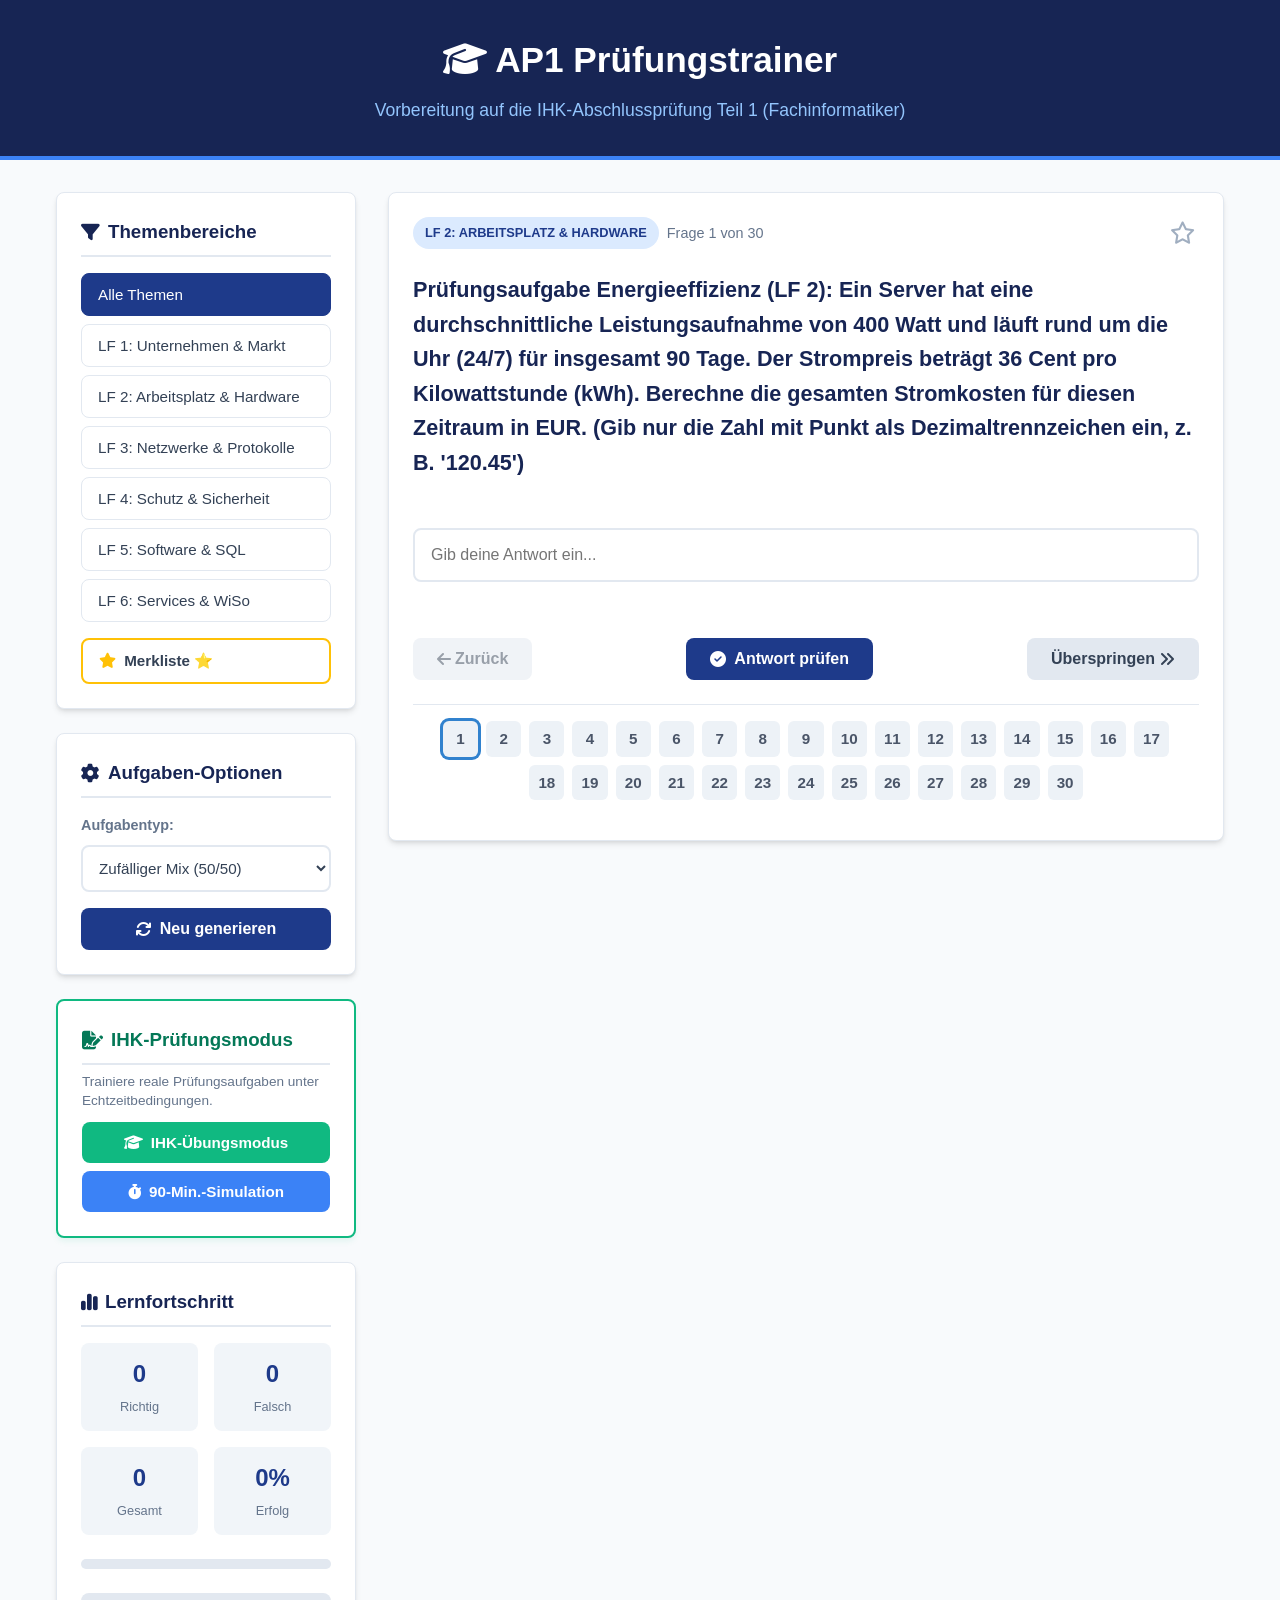
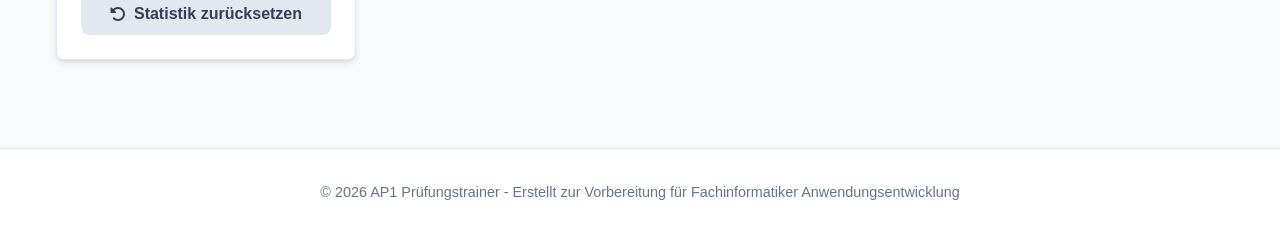
==== commit 69c4ddb3: "Bump cache buster to v35" ====
--- a/03_Quiz_App/index.html
+++ b/03_Quiz_App/index.html
@@ -4,7 +4,7 @@
     <meta charset="UTF-8">
     <meta name="viewport" content="width=device-width, initial-scale=1.0">
     <title>AP1 Prüfungstrainer - Fachinformatiker</title>
-    <link rel="stylesheet" href="style.css?v=34">
+    <link rel="stylesheet" href="style.css?v=35">
     <!-- FontAwesome for icons -->
     <link rel="stylesheet" href="https://cdnjs.cloudflare.com/ajax/libs/font-awesome/6.4.0/css/all.min.css">
 </head>
@@ -251,8 +251,8 @@
     </footer>
 
     <!-- Load the questions first, then the application logic -->
-    <script src="questions.js?v=34"></script>
-    <script src="generator.js?v=34"></script>
-    <script src="app.js?v=34"></script>
+    <script src="questions.js?v=35"></script>
+    <script src="generator.js?v=35"></script>
+    <script src="app.js?v=35"></script>
 </body>
 </html>
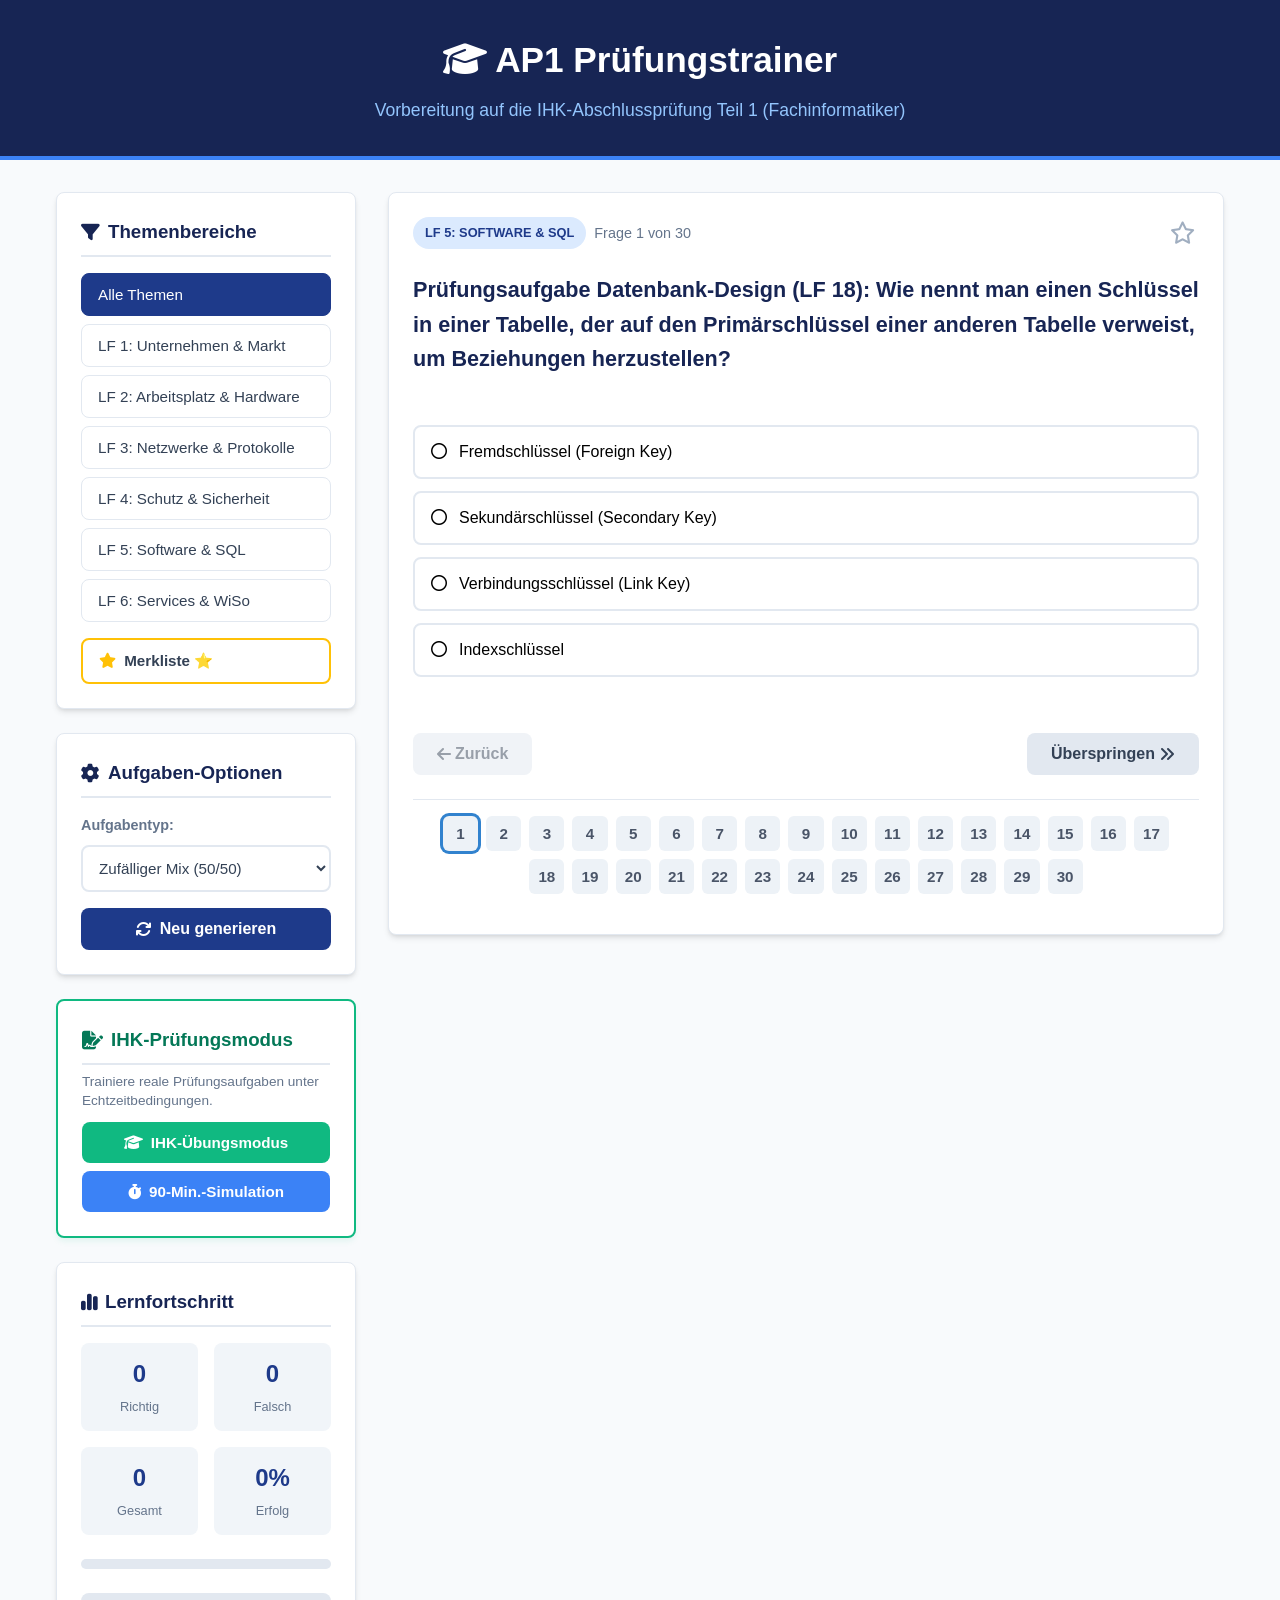
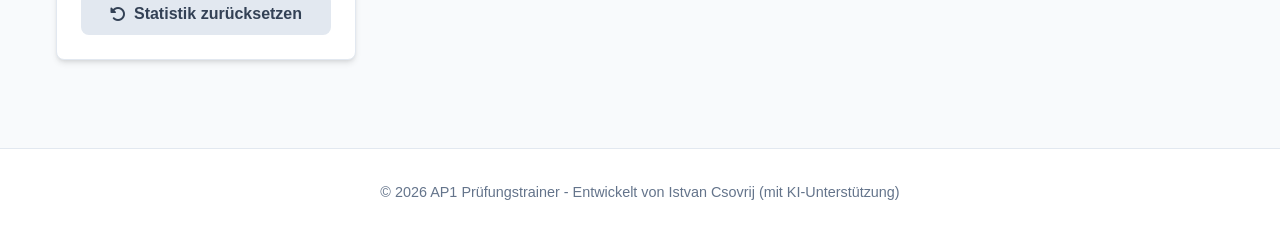
==== commit 90cb99f8: "Update footer copyright text to Entwickelt von Istvan Csovrij (mit KI-Unterstützung) and bump v36" ====
--- a/03_Quiz_App/index.html
+++ b/03_Quiz_App/index.html
@@ -4,7 +4,7 @@
     <meta charset="UTF-8">
     <meta name="viewport" content="width=device-width, initial-scale=1.0">
     <title>AP1 Prüfungstrainer - Fachinformatiker</title>
-    <link rel="stylesheet" href="style.css?v=35">
+    <link rel="stylesheet" href="style.css?v=36">
     <!-- FontAwesome for icons -->
     <link rel="stylesheet" href="https://cdnjs.cloudflare.com/ajax/libs/font-awesome/6.4.0/css/all.min.css">
 </head>
@@ -247,12 +247,12 @@
     </main>
 
     <footer>
-        <p>&copy; 2026 AP1 Prüfungstrainer - Erstellt zur Vorbereitung für Fachinformatiker Anwendungsentwicklung</p>
+        <p>&copy; 2026 AP1 Prüfungstrainer - Entwickelt von Istvan Csovrij (mit KI-Unterstützung)</p>
     </footer>
 
     <!-- Load the questions first, then the application logic -->
-    <script src="questions.js?v=35"></script>
-    <script src="generator.js?v=35"></script>
-    <script src="app.js?v=35"></script>
+    <script src="questions.js?v=36"></script>
+    <script src="generator.js?v=36"></script>
+    <script src="app.js?v=36"></script>
 </body>
 </html>
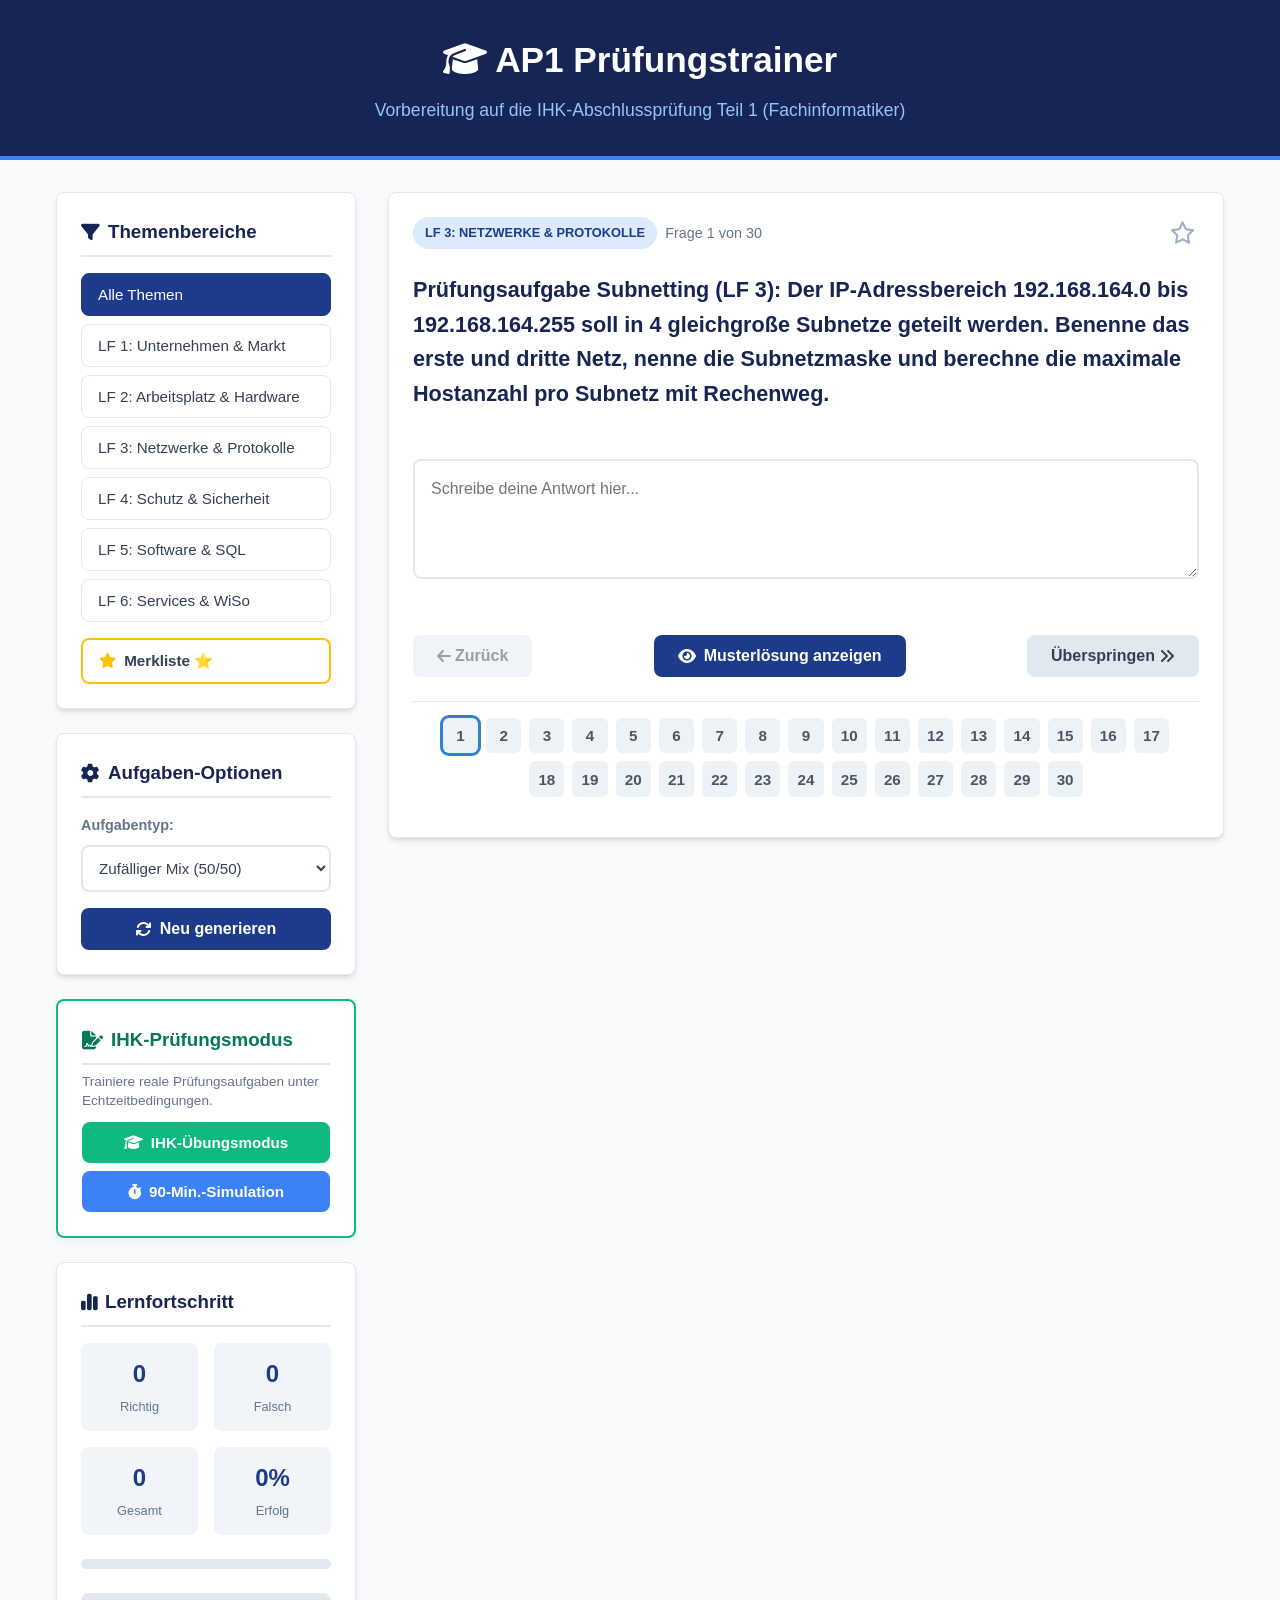
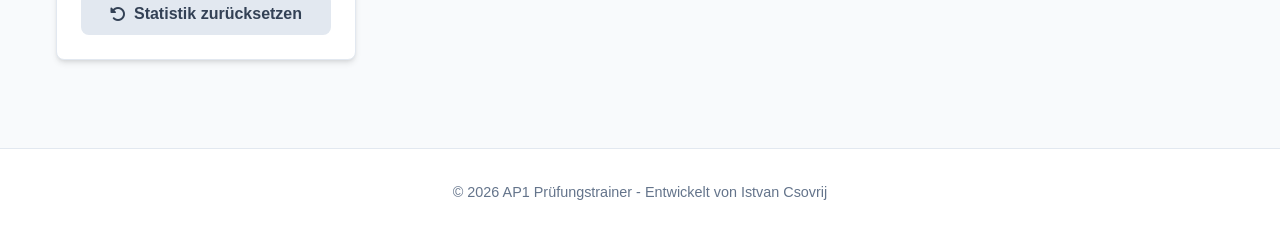
==== commit a34c976b: "Change footer to Entwickelt von Istvan Csovrij and bump v37" ====
--- a/03_Quiz_App/index.html
+++ b/03_Quiz_App/index.html
@@ -4,7 +4,7 @@
     <meta charset="UTF-8">
     <meta name="viewport" content="width=device-width, initial-scale=1.0">
     <title>AP1 Prüfungstrainer - Fachinformatiker</title>
-    <link rel="stylesheet" href="style.css?v=36">
+    <link rel="stylesheet" href="style.css?v=37">
     <!-- FontAwesome for icons -->
     <link rel="stylesheet" href="https://cdnjs.cloudflare.com/ajax/libs/font-awesome/6.4.0/css/all.min.css">
 </head>
@@ -247,12 +247,12 @@
     </main>
 
     <footer>
-        <p>&copy; 2026 AP1 Prüfungstrainer - Entwickelt von Istvan Csovrij (mit KI-Unterstützung)</p>
+        <p>&copy; 2026 AP1 Prüfungstrainer - Entwickelt von Istvan Csovrij</p>
     </footer>
 
     <!-- Load the questions first, then the application logic -->
-    <script src="questions.js?v=36"></script>
-    <script src="generator.js?v=36"></script>
-    <script src="app.js?v=36"></script>
+    <script src="questions.js?v=37"></script>
+    <script src="generator.js?v=37"></script>
+    <script src="app.js?v=37"></script>
 </body>
 </html>
